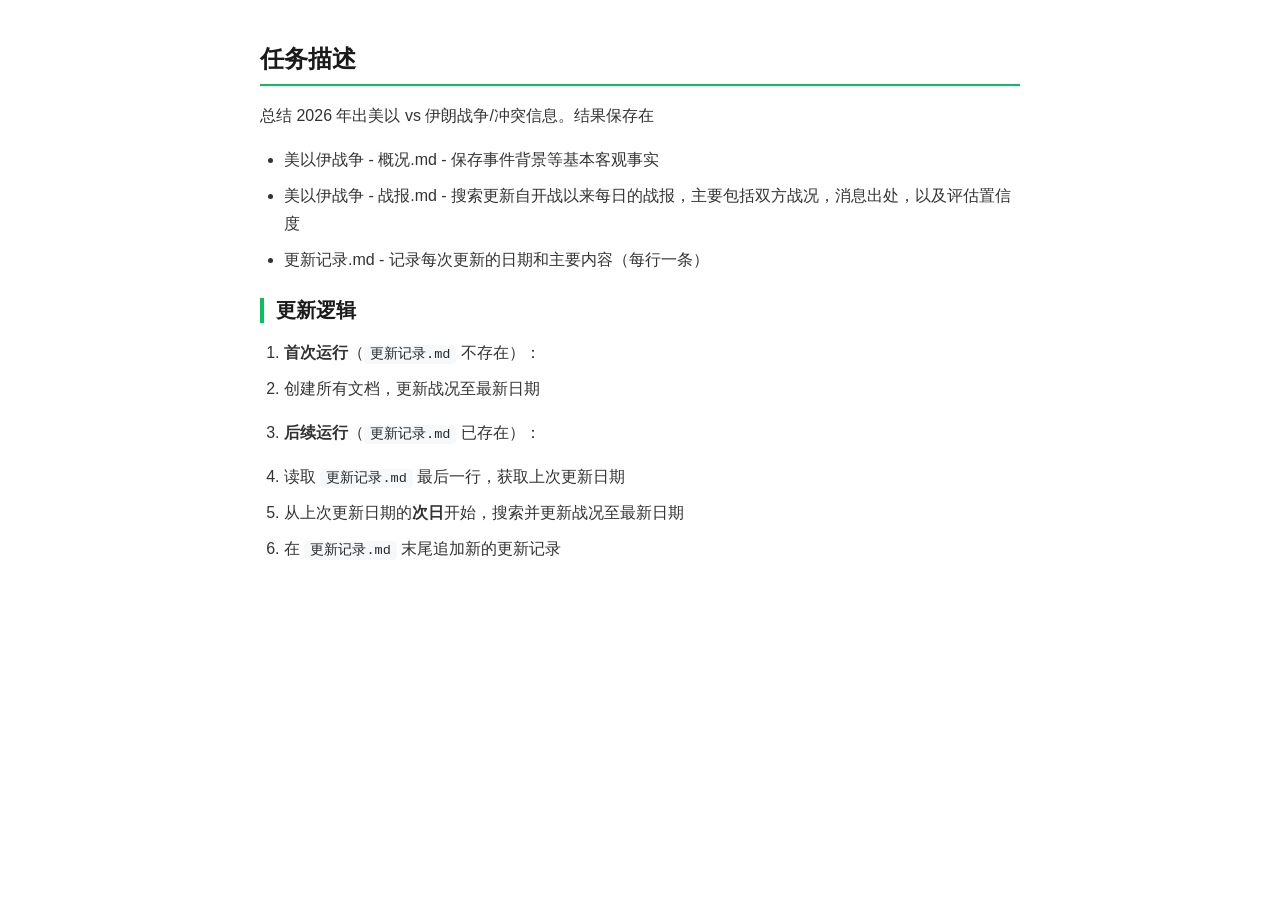
==== public/战报更新.html @ d4623e4b "feat: 添加 Markdown 转 HTML 工具" ====
<!DOCTYPE html>
<html lang="zh-CN">
<head>
  <meta charset="UTF-8">
  <meta name="viewport" content="width=device-width, initial-scale=1.0">
  <title>任务描述</title>
  <link rel="stylesheet" href="../styles/wechat.css">
  
</head>
<body>
  <article>
    <h1 id="_1">任务描述</h1>
<p>总结 2026 年出美以 vs 伊朗战争/冲突信息。结果保存在</p>
<ul>
<li>美以伊战争 - 概况.md - 保存事件背景等基本客观事实</li>
<li>美以伊战争 - 战报.md - 搜索更新自开战以来每日的战报，主要包括双方战况，消息出处，以及评估置信度</li>
<li>更新记录.md - 记录每次更新的日期和主要内容（每行一条）</li>
</ul>
<h2 id="_2">更新逻辑</h2>
<ol>
<li><strong>首次运行</strong>（<code>更新记录.md</code> 不存在）：</li>
<li>
<p>创建所有文档，更新战况至最新日期</p>
</li>
<li>
<p><strong>后续运行</strong>（<code>更新记录.md</code> 已存在）：</p>
</li>
<li>读取 <code>更新记录.md</code> 最后一行，获取上次更新日期</li>
<li>从上次更新日期的<strong>次日</strong>开始，搜索并更新战况至最新日期</li>
<li>在 <code>更新记录.md</code> 末尾追加新的更新记录</li>
</ol>
  </article>
  
</body>
</html>
---- styles/wechat.css ----
/* 微信公众号风格样式 */

* {
  margin: 0;
  padding: 0;
  box-sizing: border-box;
}

body {
  font-family: -apple-system, BlinkMacSystemFont, "Segoe UI", Roboto, "Helvetica Neue", Arial, sans-serif;
  font-size: 16px;
  line-height: 1.75;
  color: #333;
  background-color: #fff;
  padding: 20px;
  max-width: 800px;
  margin: 0 auto;
}

h1, h2, h3, h4, h5, h6 {
  margin-top: 24px;
  margin-bottom: 16px;
  font-weight: 600;
  line-height: 1.25;
  color: #1a1a1a;
}

h1 {
  font-size: 24px;
  border-bottom: 2px solid #07c160;
  padding-bottom: 10px;
}

h2 {
  font-size: 20px;
  border-left: 4px solid #07c160;
  padding-left: 12px;
}

h3 {
  font-size: 18px;
  padding-left: 12px;
}

h4, h5, h6 {
  font-size: 16px;
}

p {
  margin-bottom: 16px;
  text-align: justify;
}

a {
  color: #576b95;
  text-decoration: none;
}

a:hover {
  text-decoration: underline;
}

ul, ol {
  margin-bottom: 16px;
  padding-left: 24px;
}

li {
  margin-bottom: 8px;
}

blockquote {
  margin: 16px 0;
  padding: 12px 16px;
  border-left: 4px solid #d0d0d0;
  background-color: #f6f8fa;
  color: #666;
}

code {
  font-family: "SFMono-Regular", Consolas, "Liberation Mono", Menlo, Courier, monospace;
  font-size: 85%;
  padding: 2px 6px;
  background-color: #f6f8fa;
  border-radius: 4px;
  color: #24292e;
}

pre {
  margin: 16px 0;
  padding: 16px;
  background-color: #f6f8fa;
  border-radius: 6px;
  overflow-x: auto;
}

pre code {
  padding: 0;
  background-color: transparent;
  font-size: 14px;
  line-height: 1.45;
}

table {
  width: 100%;
  margin: 16px 0;
  border-collapse: collapse;
}

th, td {
  padding: 10px 16px;
  border: 1px solid #eaecef;
  text-align: left;
}

th {
  background-color: #f6f8fa;
  font-weight: 600;
}

tr:nth-child(even) {
  background-color: #fbfcfc;
}

img {
  max-width: 100%;
  height: auto;
  display: block;
  margin: 16px auto;
  border-radius: 4px;
}

hr {
  margin: 24px 0;
  border: none;
  border-top: 1px solid #eaecef;
}

strong {
  font-weight: 600;
}

em {
  font-style: italic;
}

/* 代码块高亮颜色 */
.keyword { color: #d73a49; }
.string { color: #032f62; }
.comment { color: #6a737d; }
.number { color: #005cc5; }
.function { color: #6f42c1; }

/* 响应式 */
@media (max-width: 600px) {
  body {
    padding: 16px;
    font-size: 15px;
  }
  
  h1 { font-size: 20px; }
  h2 { font-size: 18px; }
  h3 { font-size: 16px; }
}
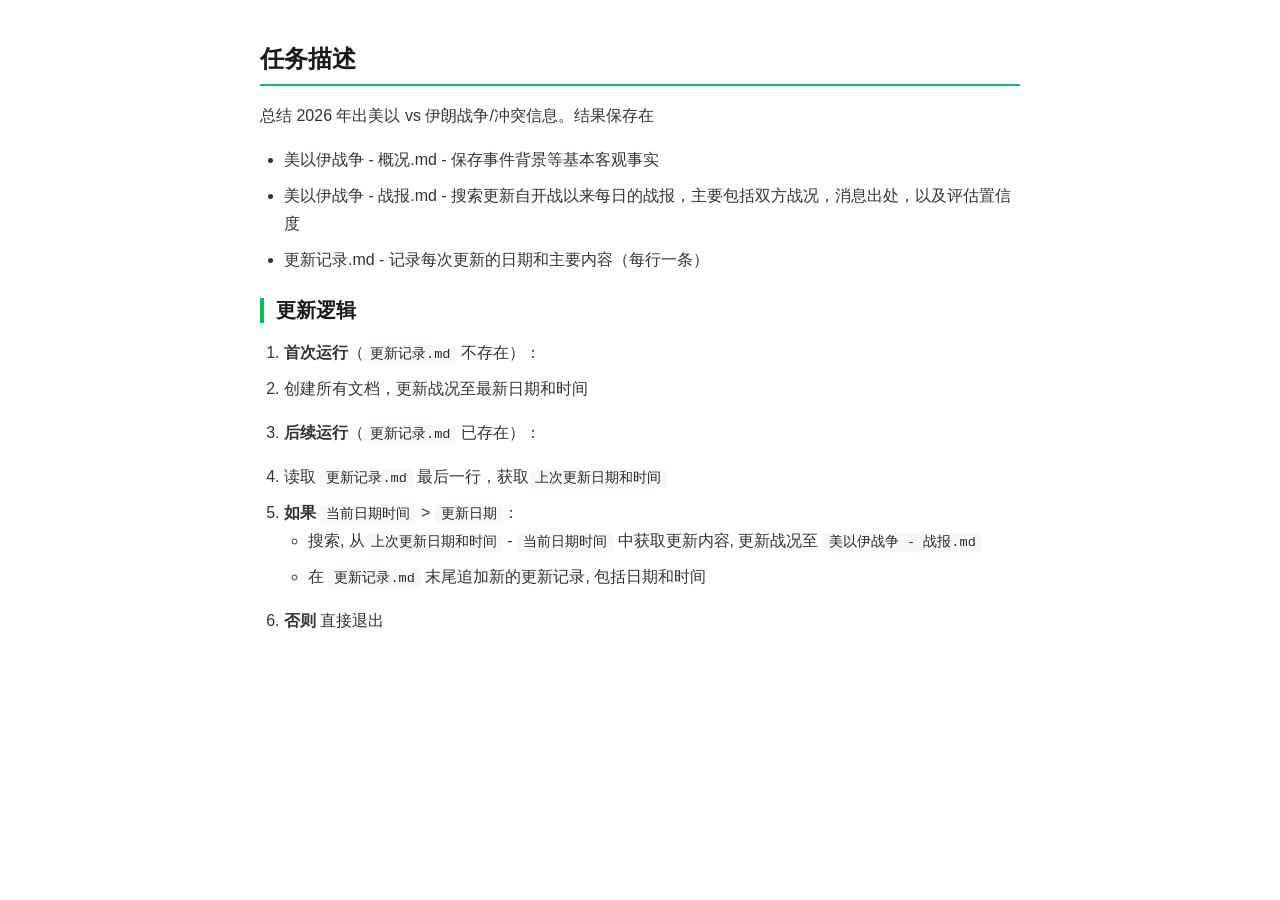
==== commit 6c7856e9: "chore: 手动发布 - 2026-03-28 15:19:28" ====
--- a/public/战报更新.html
+++ b/public/战报更新.html
@@ -4,7 +4,7 @@
   <meta charset="UTF-8">
   <meta name="viewport" content="width=device-width, initial-scale=1.0">
   <title>任务描述</title>
-  <link rel="stylesheet" href="../styles/wechat.css">
+  <link rel="stylesheet" href="./styles/wechat.css">
   
 </head>
 <body>
@@ -20,14 +20,18 @@
 <ol>
 <li><strong>首次运行</strong>（<code>更新记录.md</code> 不存在）：</li>
 <li>
-<p>创建所有文档，更新战况至最新日期</p>
+<p>创建所有文档，更新战况至最新日期和时间</p>
 </li>
 <li>
 <p><strong>后续运行</strong>（<code>更新记录.md</code> 已存在）：</p>
 </li>
-<li>读取 <code>更新记录.md</code> 最后一行，获取上次更新日期</li>
-<li>从上次更新日期的<strong>次日</strong>开始，搜索并更新战况至最新日期</li>
-<li>在 <code>更新记录.md</code> 末尾追加新的更新记录</li>
+<li>读取 <code>更新记录.md</code> 最后一行，获取<code>上次更新日期和时间</code></li>
+<li><strong>如果</strong> <code>当前日期时间</code> &gt; <code>更新日期</code>：<ul>
+<li>搜索, 从<code>上次更新日期和时间</code> - <code>当前日期时间</code> 中获取更新内容, 更新战况至 <code>美以伊战争 - 战报.md</code></li>
+<li>在 <code>更新记录.md</code> 末尾追加新的更新记录, 包括日期和时间</li>
+</ul>
+</li>
+<li><strong>否则</strong> 直接退出</li>
 </ol>
   </article>
   
--- a/public/styles/wechat.css
+++ b/public/styles/wechat.css
@@ -0,0 +1,164 @@
+/* 微信公众号风格样式 */
+
+* {
+  margin: 0;
+  padding: 0;
+  box-sizing: border-box;
+}
+
+body {
+  font-family: -apple-system, BlinkMacSystemFont, "Segoe UI", Roboto, "Helvetica Neue", Arial, sans-serif;
+  font-size: 16px;
+  line-height: 1.75;
+  color: #333;
+  background-color: #fff;
+  padding: 20px;
+  max-width: 800px;
+  margin: 0 auto;
+}
+
+h1, h2, h3, h4, h5, h6 {
+  margin-top: 24px;
+  margin-bottom: 16px;
+  font-weight: 600;
+  line-height: 1.25;
+  color: #1a1a1a;
+}
+
+h1 {
+  font-size: 24px;
+  border-bottom: 2px solid #07c160;
+  padding-bottom: 10px;
+}
+
+h2 {
+  font-size: 20px;
+  border-left: 4px solid #07c160;
+  padding-left: 12px;
+}
+
+h3 {
+  font-size: 18px;
+  padding-left: 12px;
+}
+
+h4, h5, h6 {
+  font-size: 16px;
+}
+
+p {
+  margin-bottom: 16px;
+  text-align: justify;
+}
+
+a {
+  color: #576b95;
+  text-decoration: none;
+}
+
+a:hover {
+  text-decoration: underline;
+}
+
+ul, ol {
+  margin-bottom: 16px;
+  padding-left: 24px;
+}
+
+li {
+  margin-bottom: 8px;
+}
+
+blockquote {
+  margin: 16px 0;
+  padding: 12px 16px;
+  border-left: 4px solid #d0d0d0;
+  background-color: #f6f8fa;
+  color: #666;
+}
+
+code {
+  font-family: "SFMono-Regular", Consolas, "Liberation Mono", Menlo, Courier, monospace;
+  font-size: 85%;
+  padding: 2px 6px;
+  background-color: #f6f8fa;
+  border-radius: 4px;
+  color: #24292e;
+}
+
+pre {
+  margin: 16px 0;
+  padding: 16px;
+  background-color: #f6f8fa;
+  border-radius: 6px;
+  overflow-x: auto;
+}
+
+pre code {
+  padding: 0;
+  background-color: transparent;
+  font-size: 14px;
+  line-height: 1.45;
+}
+
+table {
+  width: 100%;
+  margin: 16px 0;
+  border-collapse: collapse;
+}
+
+th, td {
+  padding: 10px 16px;
+  border: 1px solid #eaecef;
+  text-align: left;
+}
+
+th {
+  background-color: #f6f8fa;
+  font-weight: 600;
+}
+
+tr:nth-child(even) {
+  background-color: #fbfcfc;
+}
+
+img {
+  max-width: 100%;
+  height: auto;
+  display: block;
+  margin: 16px auto;
+  border-radius: 4px;
+}
+
+hr {
+  margin: 24px 0;
+  border: none;
+  border-top: 1px solid #eaecef;
+}
+
+strong {
+  font-weight: 600;
+}
+
+em {
+  font-style: italic;
+}
+
+/* 代码块高亮颜色 */
+.keyword { color: #d73a49; }
+.string { color: #032f62; }
+.comment { color: #6a737d; }
+.number { color: #005cc5; }
+.function { color: #6f42c1; }
+
+/* 响应式 */
+@media (max-width: 600px) {
+  body {
+    padding: 16px;
+    font-size: 15px;
+  }
+  
+  h1 { font-size: 20px; }
+  h2 { font-size: 18px; }
+  h3 { font-size: 16px; }
+}
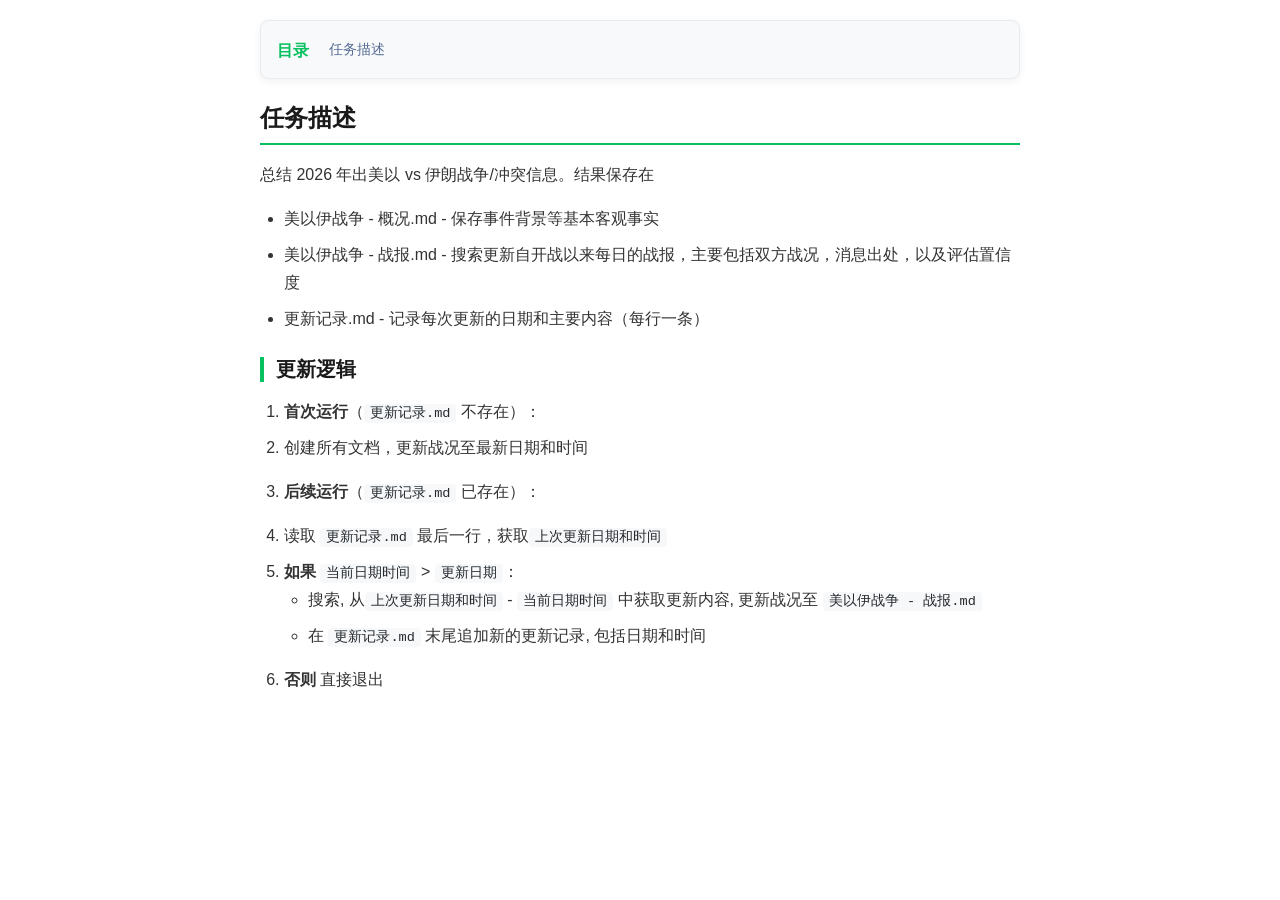
==== commit 6257ecf5: "chore: 手动发布 - 2026-03-28 15:44:45" ====
--- a/public/战报更新.html
+++ b/public/战报更新.html
@@ -8,15 +8,29 @@
   
 </head>
 <body>
+  <nav class="toc-nav">
+    <div class="toc-inner">
+      <span class="toc-label">目录</span>
+      <div class="toc">
+<ul>
+<li><a href="#任务描述">任务描述</a><ul>
+<li><a href="#更新逻辑">更新逻辑</a></li>
+</ul>
+</li>
+</ul>
+</div>
+
+    </div>
+  </nav>
   <article>
-    <h1 id="_1">任务描述</h1>
+    <h1 id="任务描述">任务描述</h1>
 <p>总结 2026 年出美以 vs 伊朗战争/冲突信息。结果保存在</p>
 <ul>
 <li>美以伊战争 - 概况.md - 保存事件背景等基本客观事实</li>
 <li>美以伊战争 - 战报.md - 搜索更新自开战以来每日的战报，主要包括双方战况，消息出处，以及评估置信度</li>
 <li>更新记录.md - 记录每次更新的日期和主要内容（每行一条）</li>
 </ul>
-<h2 id="_2">更新逻辑</h2>
+<h2 id="更新逻辑">更新逻辑</h2>
 <ol>
 <li><strong>首次运行</strong>（<code>更新记录.md</code> 不存在）：</li>
 <li>
@@ -34,6 +48,26 @@
 <li><strong>否则</strong> 直接退出</li>
 </ol>
   </article>
+  <button class="back-to-top" id="backToTop" title="返回顶部">↑ 顶部</button>
   
+  <script>
+    // 回到顶部按钮功能
+    (function() {
+      var btn = document.getElementById('backToTop');
+      if (!btn) return;
+      
+      window.addEventListener('scroll', function() {
+        if (window.pageYOffset > 300) {
+          btn.classList.add('visible');
+        } else {
+          btn.classList.remove('visible');
+        }
+      });
+      
+      btn.addEventListener('click', function() {
+        window.scrollTo({ top: 0, behavior: 'smooth' });
+      });
+    })();
+  </script>
 </body>
 </html>
--- a/public/styles/wechat.css
+++ b/public/styles/wechat.css
@@ -15,6 +15,110 @@
   padding: 20px;
   max-width: 800px;
   margin: 0 auto;
+  position: relative;
+}
+
+/* 目录导航样式 */
+.toc-nav {
+  position: sticky;
+  top: 0;
+  background: #f8f9fa;
+  border: 1px solid #e9ecef;
+  border-radius: 8px;
+  padding: 12px 16px;
+  margin-bottom: 24px;
+  z-index: 100;
+  box-shadow: 0 2px 8px rgba(0, 0, 0, 0.06);
+}
+
+.toc-inner {
+  display: flex;
+  align-items: flex-start;
+  gap: 12px;
+}
+
+.toc-label {
+  font-weight: 600;
+  color: #07c160;
+  white-space: nowrap;
+  padding-top: 4px;
+}
+
+.toc-nav ul {
+  list-style: none;
+  margin: 0;
+  padding: 0;
+  display: flex;
+  flex-wrap: wrap;
+  gap: 8px 16px;
+}
+
+.toc-nav ul li {
+  margin: 0;
+}
+
+.toc-nav ul ul {
+  display: none;
+}
+
+.toc-nav a {
+  color: #576b95;
+  font-size: 14px;
+  padding: 4px 8px;
+  border-radius: 4px;
+  transition: all 0.2s ease;
+  display: inline-block;
+}
+
+.toc-nav a:hover {
+  background-color: #e8f5e9;
+  color: #07c160;
+  text-decoration: none;
+}
+
+.toc-nav .toc-level-1 > li > a {
+  font-weight: 500;
+}
+
+.toc-nav .toc-level-2 > li > a {
+  font-size: 13px;
+  color: #666;
+}
+
+/* 回到顶部按钮 */
+.back-to-top {
+  position: fixed;
+  bottom: 40px;
+  right: 24px;
+  width: 44px;
+  height: 44px;
+  border: none;
+  border-radius: 50%;
+  background-color: #07c160;
+  color: #fff;
+  font-size: 14px;
+  cursor: pointer;
+  box-shadow: 0 4px 12px rgba(7, 193, 96, 0.3);
+  opacity: 0;
+  visibility: hidden;
+  transform: translateY(10px);
+  transition: all 0.3s ease;
+  z-index: 99;
+}
+
+.back-to-top.visible {
+  opacity: 1;
+  visibility: visible;
+  transform: translateY(0);
+}
+
+.back-to-top:hover {
+  background-color: #06ad56;
+  box-shadow: 0 6px 16px rgba(7, 193, 96, 0.4);
+}
+
+.back-to-top:active {
+  transform: scale(0.95);
 }
 
 h1, h2, h3, h4, h5, h6 {
@@ -157,8 +261,29 @@
     padding: 16px;
     font-size: 15px;
   }
-  
+
   h1 { font-size: 20px; }
   h2 { font-size: 18px; }
   h3 { font-size: 16px; }
-}
+  
+  .toc-nav {
+    padding: 10px 12px;
+  }
+  
+  .toc-label {
+    font-size: 14px;
+  }
+  
+  .toc-nav a {
+    font-size: 13px;
+    padding: 3px 6px;
+  }
+  
+  .back-to-top {
+    bottom: 20px;
+    right: 16px;
+    width: 40px;
+    height: 40px;
+    font-size: 12px;
+  }
+}
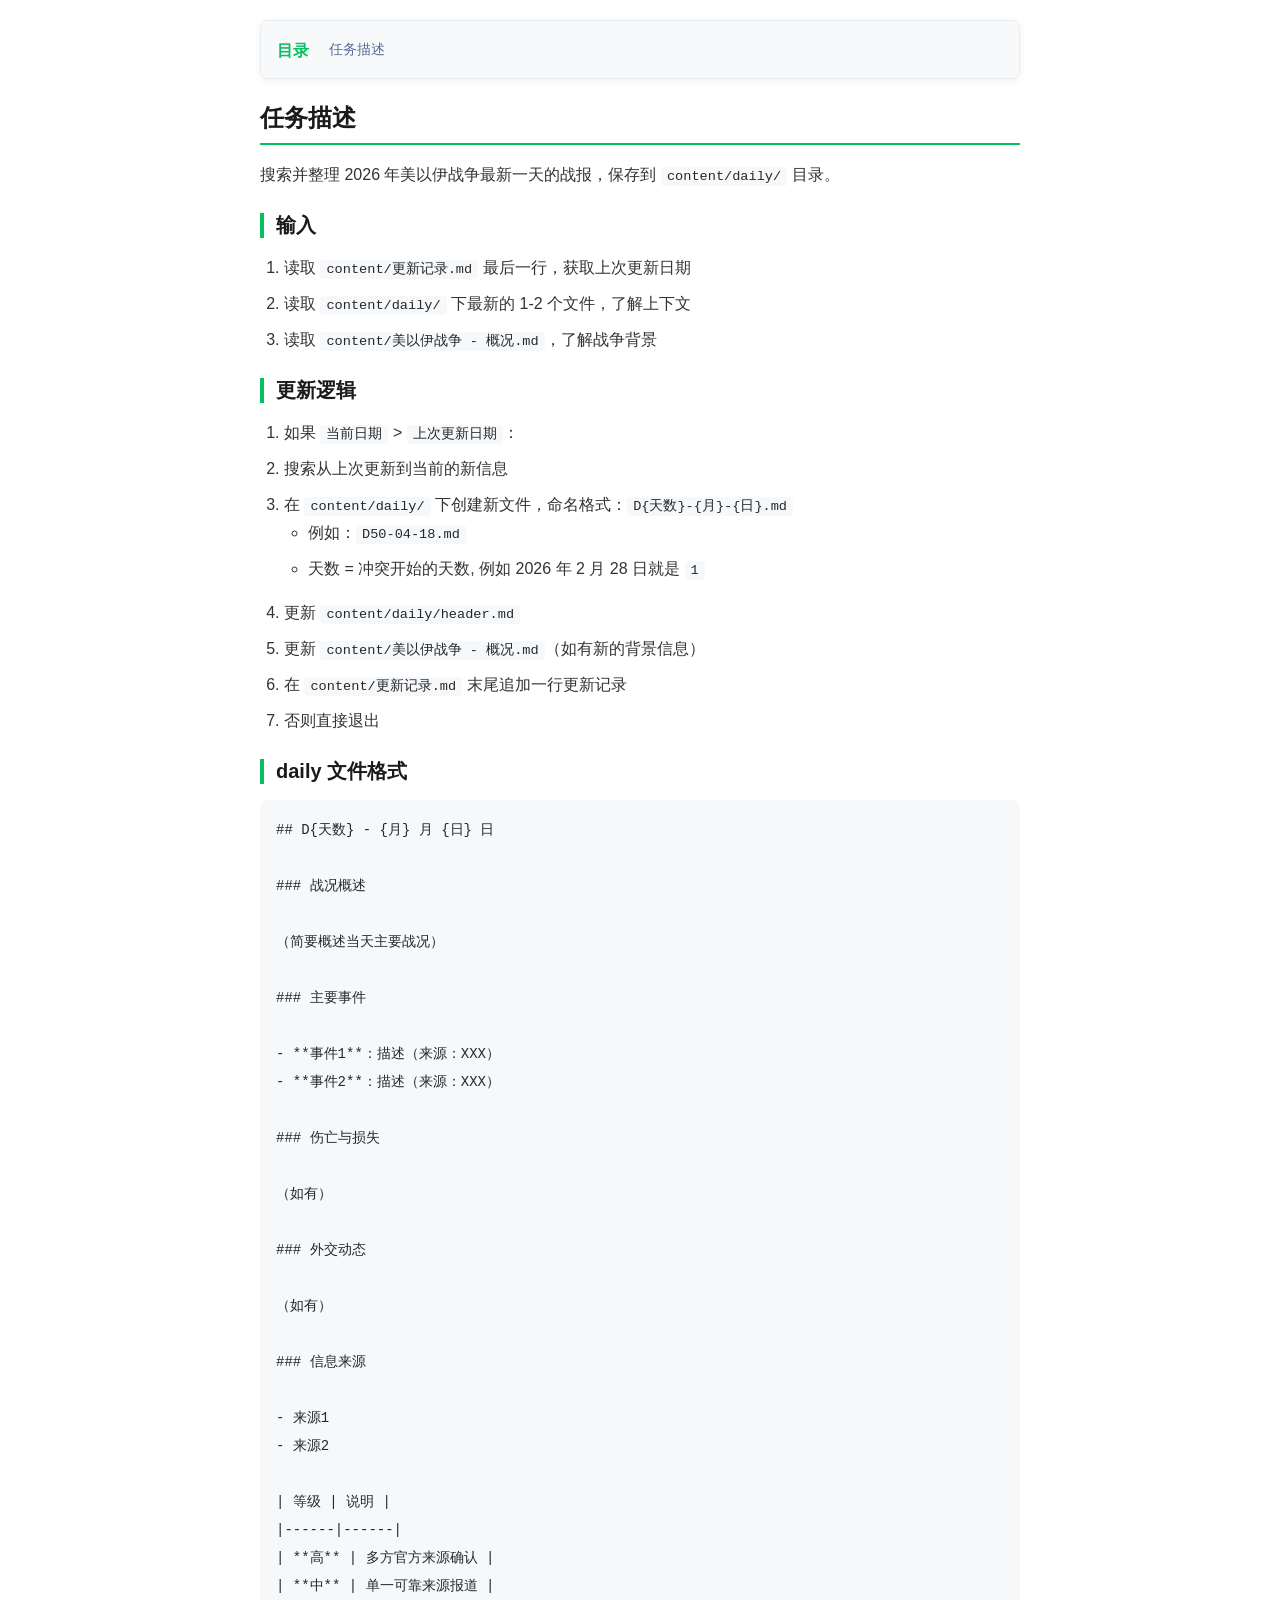
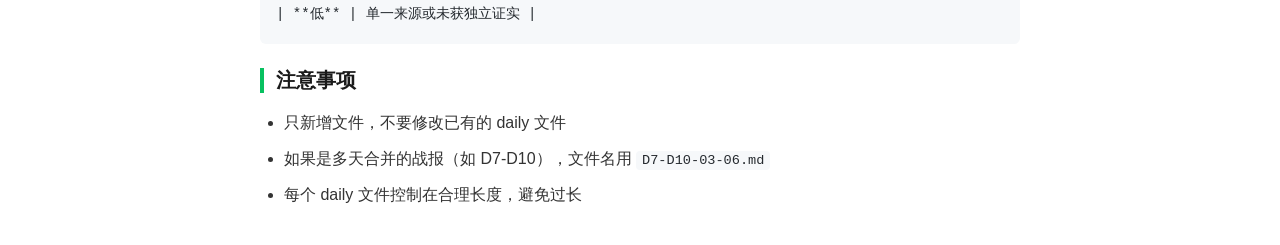
==== commit 6107337e: "feat: 更新规则" ====
--- a/public/战报更新.html
+++ b/public/战报更新.html
@@ -14,7 +14,10 @@
       <div class="toc">
 <ul>
 <li><a href="#任务描述">任务描述</a><ul>
+<li><a href="#输入">输入</a></li>
 <li><a href="#更新逻辑">更新逻辑</a></li>
+<li><a href="#daily-文件格式">daily 文件格式</a></li>
+<li><a href="#注意事项">注意事项</a></li>
 </ul>
 </li>
 </ul>
@@ -24,29 +27,64 @@
   </nav>
   <article>
     <h1 id="任务描述">任务描述</h1>
-<p>总结 2026 年出美以 vs 伊朗战争/冲突信息。结果保存在</p>
-<ul>
-<li>美以伊战争 - 概况.md - 保存事件背景等基本客观事实</li>
-<li>美以伊战争 - 战报.md - 搜索更新自开战以来每日的战报，主要包括双方战况，消息出处，以及评估置信度</li>
-<li>更新记录.md - 记录每次更新的日期和主要内容（每行一条）</li>
-</ul>
+<p>搜索并整理 2026 年美以伊战争最新一天的战报，保存到 <code>content/daily/</code> 目录。</p>
+<h2 id="输入">输入</h2>
+<ol>
+<li>读取 <code>content/更新记录.md</code> 最后一行，获取上次更新日期</li>
+<li>读取 <code>content/daily/</code> 下最新的 1-2 个文件，了解上下文</li>
+<li>读取 <code>content/美以伊战争 - 概况.md</code>，了解战争背景</li>
+</ol>
 <h2 id="更新逻辑">更新逻辑</h2>
 <ol>
-<li><strong>首次运行</strong>（<code>更新记录.md</code> 不存在）：</li>
-<li>
-<p>创建所有文档，更新战况至最新日期和时间</p>
-</li>
-<li>
-<p><strong>后续运行</strong>（<code>更新记录.md</code> 已存在）：</p>
-</li>
-<li>读取 <code>更新记录.md</code> 最后一行，获取<code>上次更新日期和时间</code></li>
-<li><strong>如果</strong> <code>当前日期时间</code> &gt; <code>更新日期</code>：<ul>
-<li>搜索, 从<code>上次更新日期和时间</code> - <code>当前日期时间</code> 中获取更新内容, 更新战况至 <code>美以伊战争 - 战报.md</code></li>
-<li>在 <code>更新记录.md</code> 末尾追加新的更新记录, 包括日期和时间</li>
+<li>如果 <code>当前日期</code> &gt; <code>上次更新日期</code>：</li>
+<li>搜索从上次更新到当前的新信息</li>
+<li>在 <code>content/daily/</code> 下创建新文件，命名格式：<code>D{天数}-{月}-{日}.md</code><ul>
+<li>例如：<code>D50-04-18.md</code></li>
+<li>天数 = 冲突开始的天数, 例如 2026 年 2 月 28 日就是 <code>1</code></li>
 </ul>
 </li>
-<li><strong>否则</strong> 直接退出</li>
+<li>更新 <code>content/daily/header.md</code></li>
+<li>更新 <code>content/美以伊战争 - 概况.md</code>（如有新的背景信息）</li>
+<li>在 <code>content/更新记录.md</code> 末尾追加一行更新记录</li>
+<li>否则直接退出</li>
 </ol>
+<h2 id="daily-文件格式">daily 文件格式</h2>
+<pre><code class="language-markdown">## D{天数} - {月} 月 {日} 日
+
+### 战况概述
+
+（简要概述当天主要战况）
+
+### 主要事件
+
+- **事件1**：描述（来源：XXX）
+- **事件2**：描述（来源：XXX）
+
+### 伤亡与损失
+
+（如有）
+
+### 外交动态
+
+（如有）
+
+### 信息来源
+
+- 来源1
+- 来源2
+
+| 等级 | 说明 |
+|------|------|
+| **高** | 多方官方来源确认 |
+| **中** | 单一可靠来源报道 |
+| **低** | 单一来源或未获独立证实 |
+</code></pre>
+<h2 id="注意事项">注意事项</h2>
+<ul>
+<li>只新增文件，不要修改已有的 daily 文件</li>
+<li>如果是多天合并的战报（如 D7-D10），文件名用 <code>D7-D10-03-06.md</code></li>
+<li>每个 daily 文件控制在合理长度，避免过长</li>
+</ul>
   </article>
   <button class="back-to-top" id="backToTop" title="返回顶部">↑ 顶部</button>
   
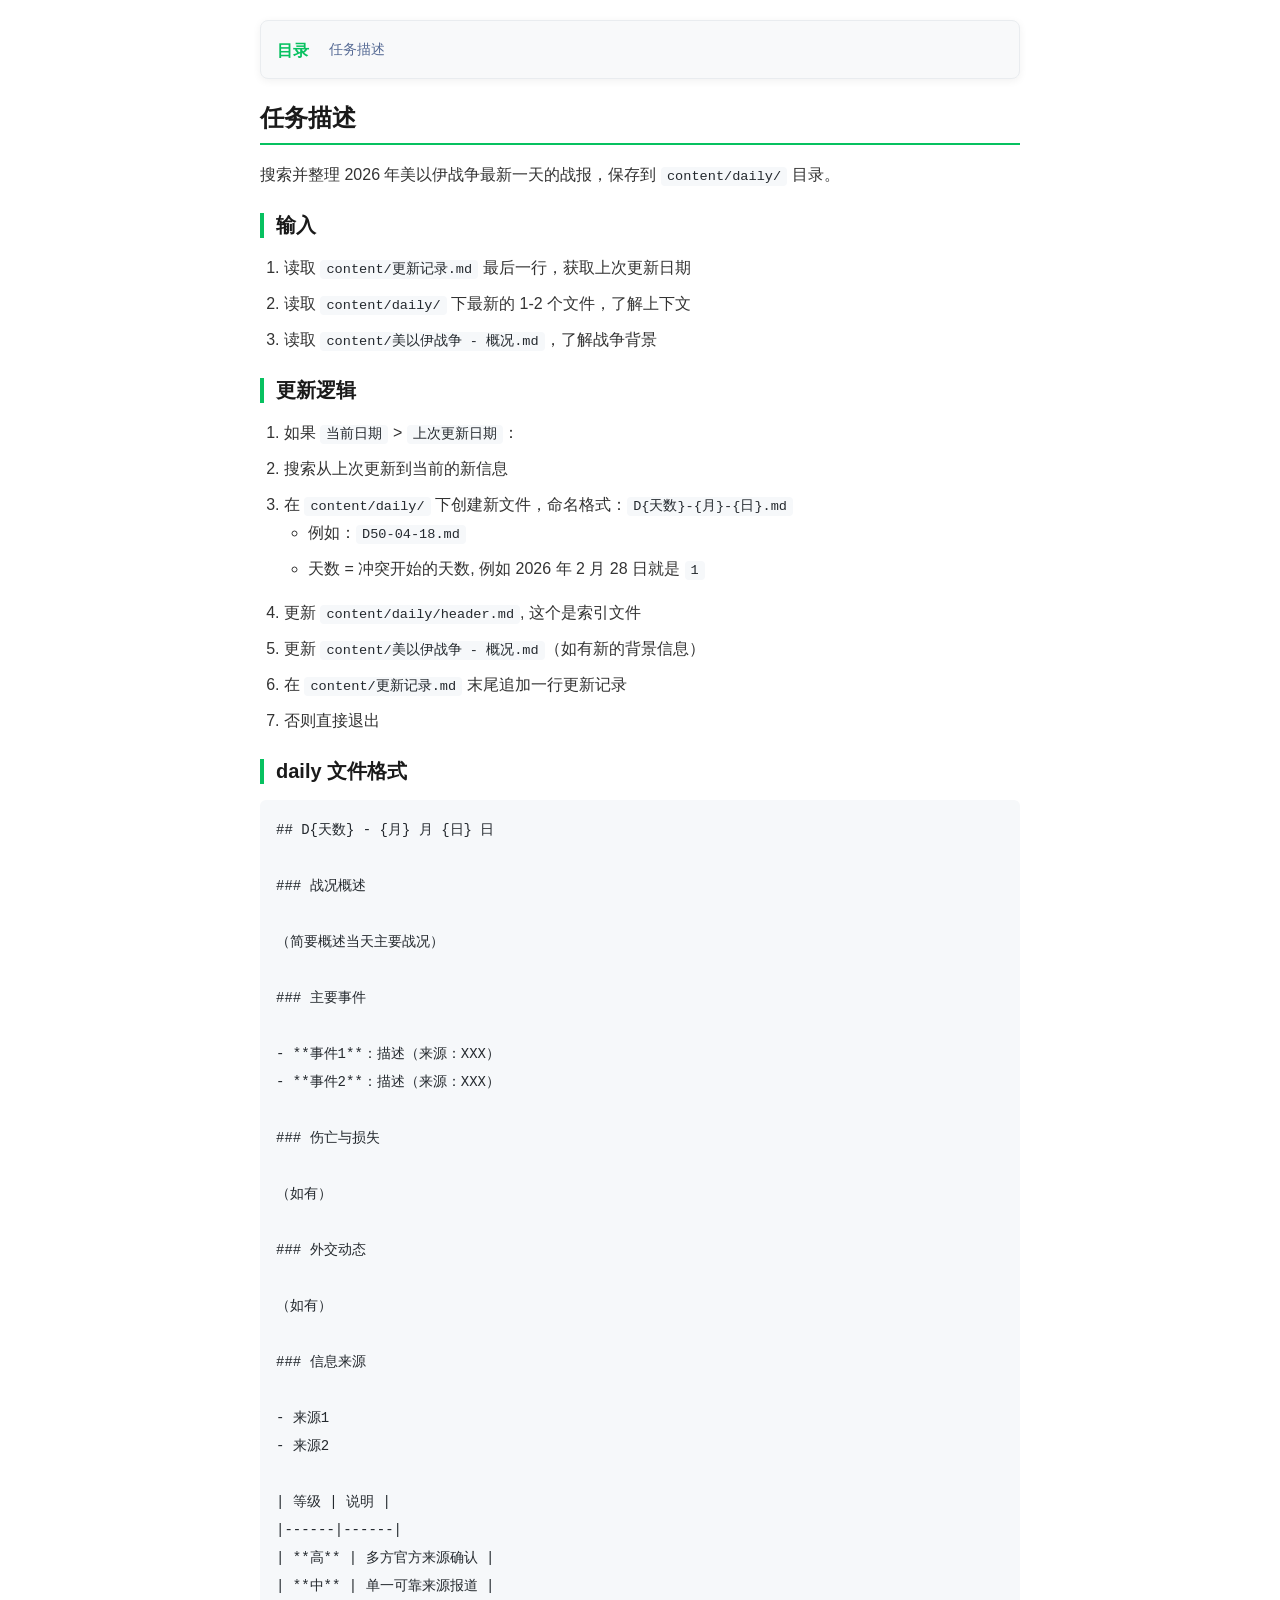
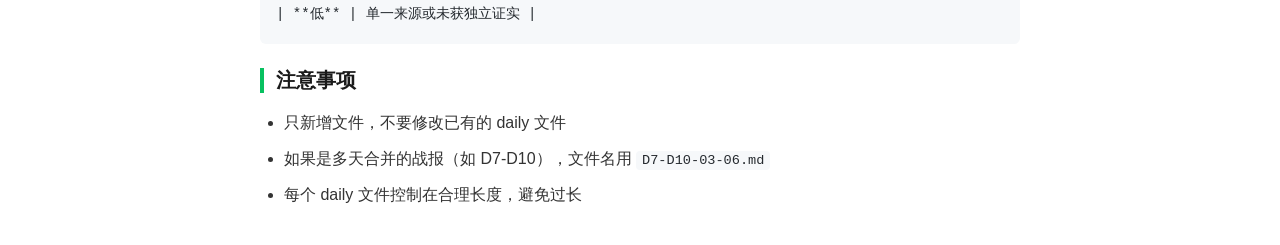
==== commit 4377c974: "update: 更新内容" ====
--- a/public/战报更新.html
+++ b/public/战报更新.html
@@ -43,7 +43,7 @@
 <li>天数 = 冲突开始的天数, 例如 2026 年 2 月 28 日就是 <code>1</code></li>
 </ul>
 </li>
-<li>更新 <code>content/daily/header.md</code></li>
+<li>更新 <code>content/daily/header.md</code>, 这个是索引文件</li>
 <li>更新 <code>content/美以伊战争 - 概况.md</code>（如有新的背景信息）</li>
 <li>在 <code>content/更新记录.md</code> 末尾追加一行更新记录</li>
 <li>否则直接退出</li>
